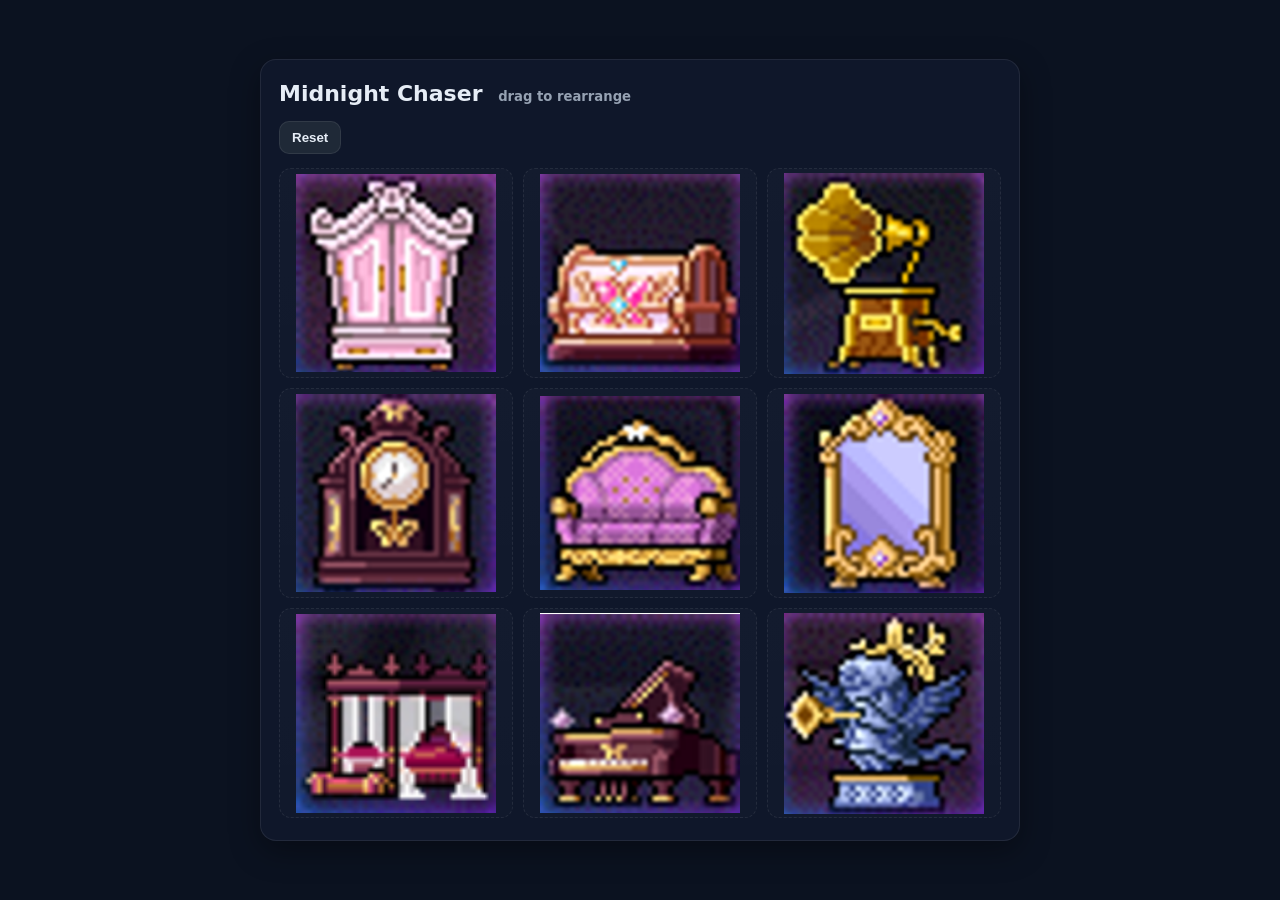
==== index.html @ ff611ddc "Initial commit — Chaser Tool puzzle site" ====
<!doctype html>
<html lang="en">
<head>
  <meta charset="utf-8" />
  <meta name="viewport" content="width=device-width, initial-scale=1" />
  <title>Midnight Chaser — Puzzle</title>

  <link rel="stylesheet" href="styles.css" />
</head>
<body>
  <main class="wrap">
    <h1>Midnight Chaser <small>drag to rearrange</small></h1>

    <section class="toolbar">

      <button id="reset">Reset</button>
    </section>

    <div class="grid" id="grid">

      <div class="grid__container"><div class="grid__element"><img src="images/1.png" alt="1" /></div></div>
      <div class="grid__container"><div class="grid__element"><img src="images/2.png" alt="2" /></div></div>
      <div class="grid__container"><div class="grid__element"><img src="images/3.png" alt="3" /></div></div>
      <div class="grid__container"><div class="grid__element"><img src="images/4.png" alt="4" /></div></div>
      <div class="grid__container"><div class="grid__element"><img src="images/5.png" alt="5" /></div></div>
      <div class="grid__container"><div class="grid__element"><img src="images/6.png" alt="6" /></div></div>
      <div class="grid__container"><div class="grid__element"><img src="images/7.png" alt="7" /></div></div>
      <div class="grid__container"><div class="grid__element"><img src="images/8.png" alt="8" /></div></div>
      <div class="grid__container"><div class="grid__element"><img src="images/9.png" alt="9" /></div></div>
    </div>
  </main>

<script src="main.js"></script>
</body>
</html>
---- styles.css ----
:root{
  --bg:#0b1220; --panel:#0f172a; --text:#e6edf6; --muted:#96a2b3; --border:rgba(255,255,255,.08);
}
*{box-sizing:border-box}
html,body{height:100%}
body{
  margin:0;
  background:var(--bg);
  color:var(--text);
  font:16px/1.45 system-ui,-apple-system,Segoe UI,Roboto,Helvetica,Arial,sans-serif;
  display:grid;
  place-items:center;
  padding:24px;
}
.wrap{
  width:min(760px,96vw);
  background:var(--panel);
  border:1px solid var(--border);
  border-radius:16px;
  padding:18px 18px 22px;
  box-shadow:0 10px 30px rgba(0,0,0,.35);
}
h1{margin:0 0 12px;font-size:22px}
h1 small{font-size:.6em;color:var(--muted);font-weight:600;margin-left:8px}
.toolbar{display:flex;gap:10px;margin-bottom:14px}
button{cursor:pointer;border:1px solid var(--border);background:#1f2937;color:var(--text);padding:8px 12px;border-radius:10px;font-weight:700}
button:hover{filter:brightness(1.08)}

.grid{display:grid;grid-template-columns:repeat(3,1fr);gap:10px;width:100%;}
.grid__container{min-height:210px;display:flex}
.grid__element{flex:1;display:flex;align-items:center;justify-content:center;border:1px dashed var(--border);border-radius:12px;background:linear-gradient(180deg,rgba(255,255,255,.02),rgba(255,255,255,.01))}
img{display:block;width:200px;height:auto;user-select:none;pointer-events:none}

.draggable-mirror{z-index:1000;opacity:.95;transform:scale(.98);}
.draggable-source--is-dragging{opacity:.4}
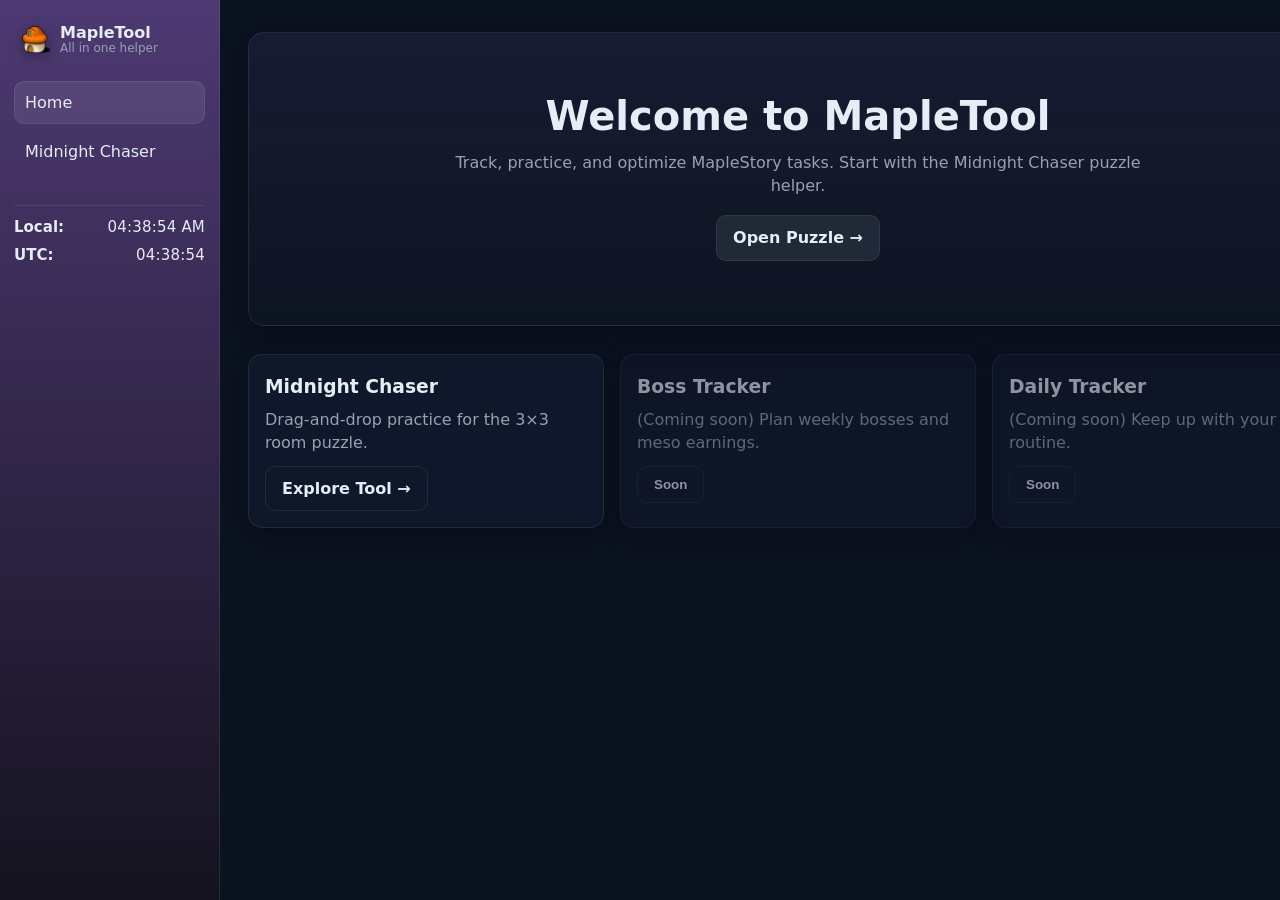
==== commit 4b1618d8: "Added a homepage, cleaned up UI, added a nav bar" ====
--- a/index.html
+++ b/index.html
@@ -3,33 +3,76 @@
 <head>
   <meta charset="utf-8" />
   <meta name="viewport" content="width=device-width, initial-scale=1" />
-  <title>Midnight Chaser — Puzzle</title>
-
+  <title>MapleTool — Home</title>
+  <link rel="icon" type="image/png" href="images/icon.png">
   <link rel="stylesheet" href="styles.css" />
 </head>
 <body>
-  <main class="wrap">
-    <h1>Midnight Chaser <small>drag to rearrange</small></h1>
 
-    <section class="toolbar">
+  <aside class="sidebar">
+    <a class="brand" href="index.html">
+      <img src="images/icon.png" alt="" class="brand__logo">
+      <div class="brand__text">
+        <strong>MapleTool</strong>
+        <span>All in one helper</span>
+      </div>
+    </a>
 
-      <button id="reset">Reset</button>
+    <nav class="side-nav">
+      <a href="index.html" class="nav-item">Home</a>
+      <a href="chaser.html" class="nav-item">Midnight Chaser</a>
+    </nav>
+
+   <div class="side-time">
+  <div><strong>Local:</strong> <span id="local-time">--:--:--</span></div>
+  <div><strong>UTC:</strong> <span id="utc-time">--:--:--</span></div>
+</div>
+
+
+  </aside>
+
+  <main class="main">
+    <section class="hero">
+      <h1 class="hero__title">Welcome to <span class="accent">MapleTool</span></h1>
+      <p class="hero__text">
+        Track, practice, and optimize MapleStory tasks. Start with the
+        Midnight Chaser puzzle helper.
+      </p>
+      <p><a href="chaser.html" class="btn-primary">Open Puzzle →</a></p>
     </section>
 
-    <div class="grid" id="grid">
+    <section class="cards">
+      <article class="card">
+        <h3>Midnight Chaser</h3>
+        <p>Drag-and-drop practice for the 3×3 room puzzle.</p>
+        <a href="chaser.html" class="btn-ghost">Explore Tool →</a>
+      </article>
 
-      <div class="grid__container"><div class="grid__element"><img src="images/1.png" alt="1" /></div></div>
-      <div class="grid__container"><div class="grid__element"><img src="images/2.png" alt="2" /></div></div>
-      <div class="grid__container"><div class="grid__element"><img src="images/3.png" alt="3" /></div></div>
-      <div class="grid__container"><div class="grid__element"><img src="images/4.png" alt="4" /></div></div>
-      <div class="grid__container"><div class="grid__element"><img src="images/5.png" alt="5" /></div></div>
-      <div class="grid__container"><div class="grid__element"><img src="images/6.png" alt="6" /></div></div>
-      <div class="grid__container"><div class="grid__element"><img src="images/7.png" alt="7" /></div></div>
-      <div class="grid__container"><div class="grid__element"><img src="images/8.png" alt="8" /></div></div>
-      <div class="grid__container"><div class="grid__element"><img src="images/9.png" alt="9" /></div></div>
-    </div>
+      <article class="card card--disabled">
+        <h3>Boss Tracker</h3>
+        <p>(Coming soon) Plan weekly bosses and meso earnings.</p>
+        <button class="btn-ghost" disabled>Soon</button>
+      </article>
+
+      <article class="card card--disabled">
+        <h3>Daily Tracker</h3>
+        <p>(Coming soon) Keep up with your routine.</p>
+        <button class="btn-ghost" disabled>Soon</button>
+      </article>
+    </section>
   </main>
+<script src="main.js"></script>
+<script>
+  // highlight the current nav link automatically
+  document.addEventListener("DOMContentLoaded", () => {
+    const path = location.pathname.split("/").pop(); // e.g. "chaser.html"
+    document.querySelectorAll(".side-nav .nav-item").forEach(link => {
+      const href = link.getAttribute("href");
+      link.classList.toggle("active", href === path);
+    });
+  });
+</script>
 
-<script src="main.js"></script>
+
 </body>
 </html>
